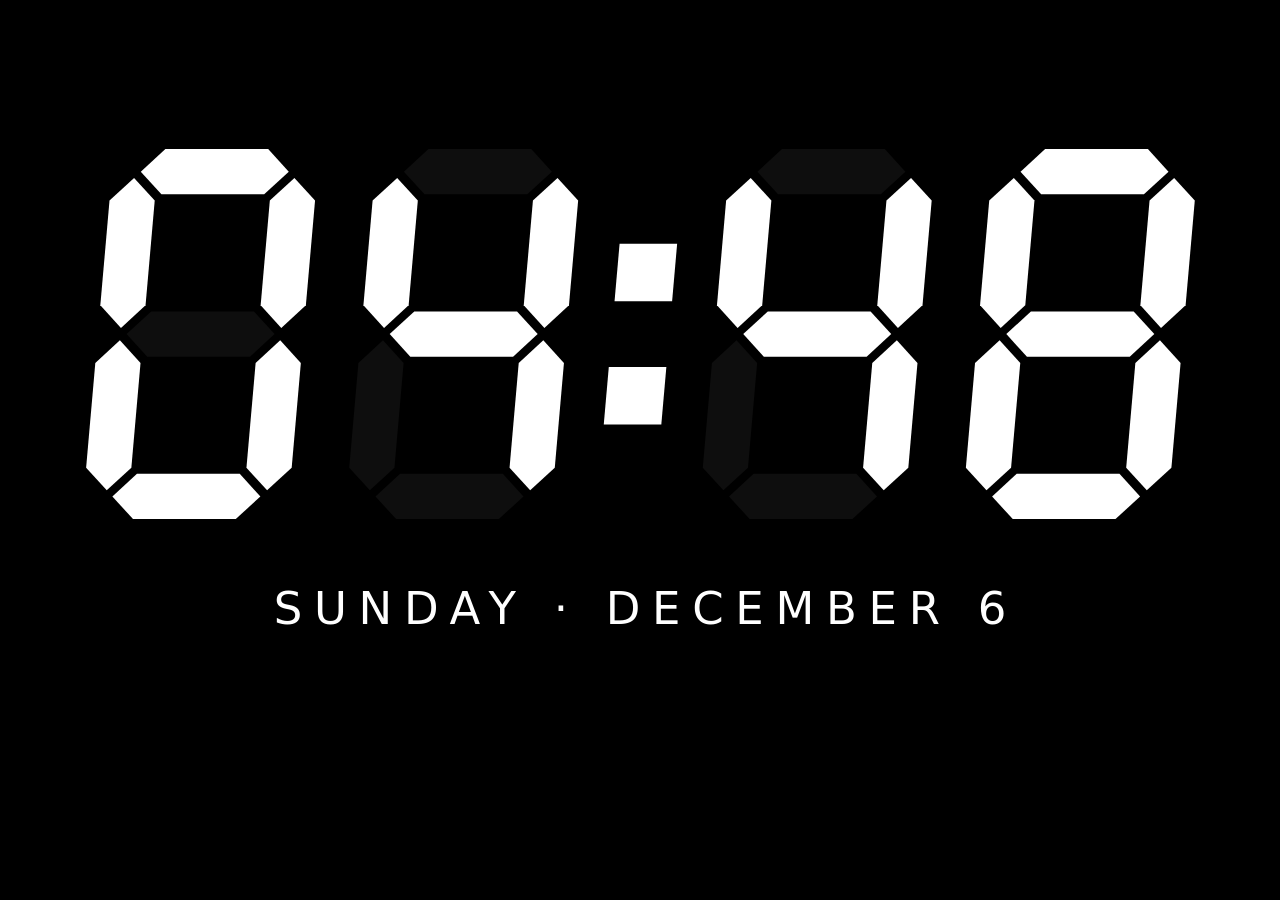
==== web/index.html @ f30b1a7d "Alarm page with the time; volume per alarm; Test turns into Stop The ringing page is now a page of i" ====
<!doctype html>
<html lang="en">
<head>
<meta charset="utf-8">
<meta name="viewport" content="width=device-width, initial-scale=1, viewport-fit=cover, user-scalable=no">
<meta name="theme-color" content="#000000">
<title>Wall Clock</title>
<link rel="icon" href="icon.svg" type="image/svg+xml">
<link rel="stylesheet" href="style.css">
</head>
<body>

<main id="view-clock" class="view">
  <div class="digits" id="clock-digits"></div>
  <div class="dateline" id="clock-date"></div>
  <div class="wxline" id="clock-wx"></div>
</main>

<main id="view-camera" class="view" hidden>
  <header class="head">
    <div class="digits" id="cam-digits"></div>
    <div class="dateline" id="cam-date"></div>
  </header>
  <div class="cams" id="cams"></div>
</main>

<main id="view-events" class="view" hidden>
  <header class="head">
    <div class="digits" id="ev-digits"></div>
    <div class="headtext">
      <div class="dateline" id="ev-date"></div>
      <div class="ev-title" id="ev-title"></div>
    </div>
  </header>
  <div class="ev-list" id="ev-list"></div>
  <div class="ev-empty" id="ev-empty" hidden>No camera alarms in the last 24 hours.</div>
</main>

<main id="view-weather" class="view" hidden>
  <header class="head">
    <div class="digits" id="wx-digits"></div>
    <div class="headtext">
      <div class="dateline" id="wx-date"></div>
      <div class="wx-place" id="wx-place"></div>
    </div>
  </header>
  <section class="wx-now" id="wx-now"></section>
  <section class="wx-strip" id="wx-hours"></section>
  <section class="wx-strip" id="wx-days"></section>
</main>

<main id="view-slides" class="view" hidden>
  <div class="ss-stage" id="ss-stage"></div>
  <div class="digits ss-clock" id="ss-digits"></div>
  <div class="ss-empty" id="ss-empty" hidden>No pictures yet. Put them in the slides folder on the PC and run sync-slides.bat.</div>
</main>

<main id="view-settings" class="view" hidden>
  <div class="settings">
    <div class="tabs" id="settings-tabs"></div>
    <form id="settings-form" onsubmit="return false"></form>
    <p class="settings-hint" id="settings-hint"></p>
    <p class="settings-hint" id="settings-light"></p>
    <p class="settings-hint" id="settings-remote"></p>
    <div class="settings-actions">
      <button type="button" id="settings-system">Android settings</button>
      <button type="button" id="settings-restart">Restart app</button>
      <button type="button" id="settings-stop" hidden>Stop alarm</button>
      <button type="button" id="settings-test">Test camera alarm</button>
      <button type="button" id="settings-save" class="primary">Save</button>
    </div>
  </div>
</main>

<nav id="nav" class="nav">
  <button type="button" data-view="clock">Clock</button>
  <button type="button" data-view="camera">Camera</button>
  <button type="button" data-view="events">Events</button>
  <button type="button" data-view="weather">Weather</button>
  <button type="button" data-view="slides">Slides</button>
  <button type="button" data-view="settings" aria-label="Settings">&#9881;</button>
</nav>

<div id="status" class="status" hidden></div>

<div id="wake" class="wake" hidden>
  <div class="digits" id="wake-digits"></div>
  <div class="wake-media" id="wake-media">
    <video id="wake-video" playsinline hidden></video>
    <img id="wake-img" alt="" hidden>
  </div>
  <div class="wake-label">Alarm</div>
  <div class="wake-actions">
    <button type="button" id="wake-snooze">Snooze 5 min</button>
    <button type="button" id="wake-stop" class="primary">Stop</button>
  </div>
</div>

<div id="shot" class="shot" hidden>
  <img id="shot-img" alt="">
  <button type="button" id="shot-prev" class="shot-step" aria-label="Previous picture">&#8249;</button>
  <button type="button" id="shot-next" class="shot-step" aria-label="Next picture">&#8250;</button>
  <div class="alarm-top">
    <span id="shot-caption"></span>
    <span id="shot-count"></span>
  </div>
  <button type="button" id="shot-close" class="alarm-cancel">Close</button>
</div>

<div id="alarm" class="alarm" hidden>
  <div class="alarm-wait" id="alarm-wait">Waiting for picture</div>
  <img id="alarm-img" alt="">
  <div id="alarm-live-box" class="alarm-live" hidden><canvas id="alarm-live"></canvas><span class="alarm-live-tag">Live</span></div>
  <div class="alarm-top">
    <span class="alarm-tag">Alarm</span>
    <span id="alarm-caption"></span>
    <span id="alarm-count"></span>
  </div>
  <button type="button" id="alarm-cancel" class="alarm-cancel">Cancel</button>
</div>

<script src="local.js"></script>
<script src="rtsp.js"></script>
<script src="app.js"></script>
</body>
</html>
---- web/style.css ----
/* Wall kiosk. Sized in viewport units so it fills any landscape tablet. */

:root {
  --day: #ffffff;        /* overridden from the settings */
  --fg: var(--day);
  --night: #8f5cff;      /* overridden from config.json */
  --night-dim: 0.45;     /* overridden from config.json */
  --dim: 1;
  --soft: 0.6;        /* secondary text */
  --alarm: #ff3b30;
  --rule: color-mix(in srgb, var(--fg) 20%, transparent);
  color-scheme: dark;
}

body.night {
  --fg: var(--night);
  --dim: var(--night-dim);
  --soft: 0.9;         /* already dimmed: keep labels readable */
}

* { box-sizing: border-box; margin: 0; }

html, body {
  height: 100%;
  background: #000;
  overflow: hidden;
  overscroll-behavior: none;
}

body {
  color: var(--fg);
  font-family: Roboto, system-ui, "Segoe UI", sans-serif;
  font-variant-numeric: tabular-nums;
  -webkit-user-select: none;
  user-select: none;
  -webkit-tap-highlight-color: transparent;
  touch-action: manipulation;
  transition: color 0.4s;
}

.emoji { font-family: "Noto Color Emoji", "Segoe UI Emoji", sans-serif; }
/* Colour emoji would glow at night: flatten them to the night tint. */
body.night .emoji { filter: grayscale(1) sepia(1) hue-rotate(205deg) saturate(3); }

/* --- views ------------------------------------------------------------- */
.view {
  position: fixed;
  inset: 0;
  display: flex;
  flex-direction: column;
  opacity: var(--dim);
  transition: opacity 0.4s;
}
.view[hidden] { display: none; }

/* --- seven-segment time ------------------------------------------------ */
.digits { aspect-ratio: 548 / 184; flex: none; }
.digits svg { display: block; width: 100%; height: 100%; }
.seg { fill: var(--fg); opacity: 0.055; transition: opacity 0.2s, fill 0.4s; }
.seg.on { opacity: 1; }
.seg.on.rest { opacity: 0.3; }          /* colon between its beats */
body.night .seg { opacity: 0; }         /* no ghost segments at night */
body.night .seg.on { opacity: 1; }
body.night .seg.on.rest { opacity: 0.3; }

/* --- clock view -------------------------------------------------------- */
#view-clock { align-items: center; justify-content: center; padding-bottom: 3vh; }
#clock-digits { width: min(88vw, 172vh); }
.digits.stacked { aspect-ratio: 248 / 390; }          /* hours over minutes (portrait) */
#clock-digits.stacked { width: min(84vw, 42vh); }

.dateline {
  margin-top: 6.5vh;
  font-size: 5vh;
  letter-spacing: 0.26em;
  text-indent: 0.26em;
  text-transform: uppercase;
  white-space: nowrap;
}

.wxline {
  margin-top: 3.4vh;
  min-height: 7vh;
  display: flex;
  align-items: center;
  gap: 2.6vw;
  font-size: 5.2vh;
  white-space: nowrap;
}
.wxline .emoji { font-size: 6vh; }
.wxline .temp { font-weight: 500; }
.wxline .range { opacity: var(--soft); letter-spacing: 0.06em; }

/* --- small time + date header (camera and weather views) ---------------- */
.head { display: flex; align-items: center; gap: 4vw; padding-bottom: 3vh; }
.head .digits { height: 14vh; }
.headtext { display: flex; flex-direction: column; gap: 1.4vh; min-width: 0; }
.head .dateline { margin: 0; font-size: 4.2vh; text-indent: 0; }

/* --- weather view ------------------------------------------------------ */
#view-weather { padding: 4vh 4vw 3vh; }
.wx-place, .ev-title { font-size: 2.4vh; letter-spacing: 0.2em; text-transform: uppercase; opacity: var(--soft); }

.wx-now {
  flex: 1;
  min-height: 0;
  display: flex;
  align-items: center;
  gap: 3vw;
  border-top: 1px solid var(--rule);
}
.wx-now .emoji { font-size: 15vh; line-height: 1; }
.wx-now .temp { font-size: 19vh; font-weight: 300; line-height: 1; letter-spacing: -0.03em; }
.wx-now .desc { font-size: 4.2vh; max-width: 24vw; line-height: 1.2; }
.wx-metrics {
  margin-left: auto;
  display: grid;
  grid-template-columns: repeat(3, auto);
  gap: 2.4vh 3.4vw;
}
.wx-metrics dt { font-size: 2.1vh; letter-spacing: 0.18em; text-transform: uppercase; opacity: var(--soft); }
.wx-metrics dd { font-size: 3.8vh; margin-top: 0.4vh; white-space: nowrap; }

.wx-strip {
  display: grid;
  grid-auto-flow: column;
  grid-auto-columns: 1fr;
  padding: 2.2vh 0;
  border-top: 1px solid var(--rule);
  text-align: center;
}
.wx-strip:last-child { padding-bottom: 0; }
.cell { display: flex; flex-direction: column; align-items: center; gap: 0.5vh; }
.cell .when { font-size: 2.2vh; letter-spacing: 0.18em; text-transform: uppercase; opacity: var(--soft); }
.cell .emoji { font-size: 4.8vh; line-height: 1.15; }
.cell .t { font-size: 3.4vh; white-space: nowrap; }
.cell .t small { font-size: 1em; opacity: var(--soft); }
.cell .p { font-size: 2.1vh; letter-spacing: 0.08em; opacity: var(--soft); min-height: 1.2em; }

/* --- camera view ------------------------------------------------------- */
#view-camera { opacity: 1; }              /* video is never dimmed */
#view-camera .head { padding: 4vh 4vw 0; opacity: var(--dim); }
#view-camera.single .head { display: none; }
.cams {
  flex: 1;
  min-height: 0;
  display: grid;
  grid-template-columns: 1fr 1fr;
  align-items: center;
  gap: 0.6vw;
  padding: 0.6vw;
  color: #fff;
  font-size: 3vh;
  letter-spacing: 0.2em;
  text-transform: uppercase;
}
.cam { position: relative; aspect-ratio: 16 / 9; background: #0c0c0c; overflow: hidden; }
.cam canvas { display: block; width: 100%; height: 100%; object-fit: fill; }   /* sub-stream pixels are not square */
.cam-note {
  position: absolute;
  inset: 0;
  display: grid;
  place-items: center;
  padding: 0 2vw;
  font-size: 2.4vh;
  text-align: center;
  opacity: 0.7;
  pointer-events: none;
}
.cam figcaption {
  position: absolute;
  left: 1.2vw;
  top: 1.6vh;
  font-size: 2.3vh;
  text-shadow: 0 0 0.6vh #000, 0 0 0.2vh #000;
}
.cams.single { grid-template-columns: 1fr; }
.cams.single .cam { display: none; }
.cams.single .cam.full { display: block; height: 100%; aspect-ratio: auto; }
.cams.single .cam.full canvas { object-fit: contain; }

/* --- view buttons ------------------------------------------------------ */
.nav {
  position: fixed;
  left: 50%;
  bottom: 3vh;
  z-index: 5;
  display: flex;
  padding: 0.8vh;
  border: 1px solid color-mix(in srgb, var(--fg) 45%, transparent);
  border-radius: 99vh;
  background: rgba(0, 0, 0, 0.86);
  opacity: 0;
  pointer-events: none;
  transform: translate(-50%, 40%);
  transition: opacity 0.25s, transform 0.25s;
}
.nav.show { opacity: 1; pointer-events: auto; transform: translate(-50%, 0); }
.nav button {
  font: inherit;
  font-size: 2.9vh;
  letter-spacing: 0.22em;
  text-indent: 0.22em;
  text-transform: uppercase;
  color: var(--fg);
  background: none;
  border: 0;
  border-radius: 99vh;
  padding: 2.4vh 2.5vw;
}
.nav button.active { background: var(--fg); color: #000; }

/* --- link / camera trouble -------------------------------------------- */
.status {
  position: fixed;
  top: 2vh;
  right: 2vw;
  z-index: 6;
  font-size: 2.1vh;
  letter-spacing: 0.18em;
  text-transform: uppercase;
  color: var(--alarm);
  opacity: var(--dim);
}
.status::before { content: "\25CF\00A0"; }

/* --- alarm: always full brightness, whatever the hour ------------------- */
.alarm { position: fixed; inset: 0; z-index: 10; background: #000; color: #fff; }
.alarm[hidden] { display: none; }
.alarm::after {
  content: "";
  position: absolute;
  inset: 0;
  border: 0.9vh solid var(--alarm);
  opacity: 0.55;
  pointer-events: none;
  animation: alarm-frame 1.2s ease-in-out 5;
}
@keyframes alarm-frame { 50% { opacity: 1; border-width: 1.8vh; } }

#alarm-img { position: absolute; inset: 0; width: 100%; height: 100%; object-fit: contain; }
#alarm-img[hidden] { display: none; }
/* upright tablet: pictures above, the alarmed camera live below */
.alarm-live { position: absolute; left: 0; right: 0; bottom: 0; height: 44%; background: #000; }
.alarm-live[hidden] { display: none; }
.alarm-live canvas { display: block; width: 100%; height: 100%; object-fit: contain; }
.alarm-live-tag {
  position: absolute;
  left: 4vw;
  top: 1.4vh;
  padding: 0.3vh 2vw;
  font-size: 3vw;
  letter-spacing: 0.2em;
  text-indent: 0.2em;
  text-transform: uppercase;
  background: var(--alarm);
}
.alarm.with-live #alarm-img { height: 56%; }
.alarm.with-live .alarm-wait { inset: 0 0 44% 0; }
.alarm.with-live .alarm-cancel { bottom: calc(44% + 2vh); }
.alarm-wait {
  position: absolute;
  inset: 0;
  display: grid;
  place-items: center;
  font-size: 4vh;
  letter-spacing: 0.24em;
  text-transform: uppercase;
  opacity: 0.6;
}
.alarm-top {
  position: absolute;
  inset: 0 0 auto 0;
  display: flex;
  align-items: center;
  gap: 1.8vw;
  padding: 3vh 3vw 6vh;
  font-size: 3.3vh;
  letter-spacing: 0.14em;
  text-transform: uppercase;
  background: linear-gradient(rgba(0, 0, 0, 0.85), transparent);
}
.alarm-tag { padding: 0.5vh 1.2vw; background: var(--alarm); font-weight: 700; }
#alarm-count, #shot-count { margin-left: auto; }
.alarm-cancel {
  position: absolute;
  right: 3vw;
  bottom: 4vh;
  font: inherit;
  font-size: 3.6vh;
  letter-spacing: 0.22em;
  text-indent: 0.22em;
  text-transform: uppercase;
  color: #fff;
  background: rgba(0, 0, 0, 0.74);
  border: 0.3vh solid #fff;
  border-radius: 99vh;
  padding: 2.6vh 4.2vw;
}

/* --- camera alarms of the last 24 hours: a list, and one picture full screen -- */
#view-events { padding: 4vh 4vw 0; opacity: 1; }
.ev-list { flex: 1; min-height: 0; overflow-y: auto; padding-bottom: 16vh; scrollbar-width: none; }   /* room for the buttons */
.ev {
  display: grid;
  grid-template-columns: 21vw 1fr;
  gap: 3vw;
  align-items: center;
  padding: 2.4vh 0;
  border-top: 1px solid var(--rule);
}
.ev-time { font-size: 7.4vh; font-weight: 300; line-height: 1; }
.ev-cam { margin-top: 1.4vh; font-size: 2.8vh; letter-spacing: 0.2em; text-transform: uppercase; }
.ev-what { margin-top: 0.6vh; font-size: 2.1vh; letter-spacing: 0.14em; text-transform: uppercase; opacity: var(--soft); }
.ev-strip { display: flex; gap: 1vw; min-width: 0; overflow-x: auto; scrollbar-width: none; }
.ev-strip img { flex: none; height: 19vh; aspect-ratio: 16 / 9; object-fit: cover; background: #111; }
.ev-empty { position: absolute; inset: 0; display: grid; place-items: center; padding: 0 12vw; font-size: 3.4vh; text-align: center; opacity: 0.7; }
.ev-empty[hidden] { display: none; }

.shot { position: fixed; inset: 0; z-index: 9; background: #000; color: #fff; }
.shot[hidden] { display: none; }
#shot-img { position: absolute; inset: 0; width: 100%; height: 100%; object-fit: contain; }
.shot-step {   /* the left and right thirds of the picture step through the alarm */
  position: absolute;
  top: 0;
  bottom: 0;
  width: 32%;
  font: inherit;
  font-size: 14vh;
  font-weight: 200;
  color: #fff;
  background: none;
  border: 0;
  opacity: 0.75;
  text-shadow: 0 0 2vh #000;
}
.shot-step[hidden] { display: none; }
#shot-prev { left: 0; text-align: left; padding-left: 3vw; }
#shot-next { right: 0; text-align: right; padding-right: 3vw; }

/* --- settings: a plain form, never dimmed ----------------------------------- */
#view-settings { opacity: 1; color: #fff; overflow-y: auto; }
.settings { width: min(92vw, 150vh); margin: 0 auto; padding: 4vh 0 24vh; }
.settings fieldset { border: 0; border-top: 1px solid rgba(255, 255, 255, 0.2); padding: 2.4vh 0 1vh; }
.settings legend { padding-right: 1.4vw; font-size: 2.3vh; letter-spacing: 0.2em; text-transform: uppercase; opacity: 0.6; }
.settings fieldset { display: grid; grid-template-columns: repeat(2, minmax(0, 1fr)); gap: 1.8vh 4vw; }   /* columns may shrink below their inputs */
.field { display: flex; flex-direction: column; gap: 0.8vh; font-size: 2.3vh; }
.field span { opacity: 0.7; }
.field input, .field select {
  font: inherit;
  font-size: 3.2vh;
  color: #fff;
  background: #151515;
  border: 1px solid rgba(255, 255, 255, 0.28);
  border-radius: 0.8vh;
  padding: 1.3vh 1.2vw;
  min-width: 0;
}
.field input[type=color] { height: 7vh; padding: 0.5vh; }
.field input:focus, .field select:focus { outline: 0; border-color: #fff; }
.settings-actions { display: flex; justify-content: flex-end; gap: 2vw; margin-top: 4vh; }
.settings-actions button {
  font: inherit;
  font-size: 2.9vh;
  letter-spacing: 0.2em;
  text-indent: 0.2em;
  text-transform: uppercase;
  color: #fff;
  background: none;
  border: 1px solid rgba(255, 255, 255, 0.45);
  border-radius: 99vh;
  padding: 2.2vh 4vw;
}
.settings-actions .primary { background: #fff; color: #000; border-color: #fff; }

/* --- remote control: the same page in another device's browser ----------------
   Only the mode buttons (always shown) and the settings; fits a phone held upright. */
body.remote .nav {
  left: 0;
  right: 0;
  bottom: 0;
  justify-content: space-around;
  border-radius: 0;
  opacity: 1;
  pointer-events: auto;
  transform: none;
}
body.remote .nav button { font-size: min(2.9vh, 3.2vw); letter-spacing: 0.1em; text-indent: 0; padding: 2.2vh 1.5vw; }
body.remote .nav button[data-view="settings"], body.remote .status { display: none; }
body.remote .settings-actions { flex-wrap: wrap; }
@media (max-width: 700px) {
  body.remote .settings fieldset, body.remote .settings fieldset.three { grid-template-columns: 1fr; }
}

/* settings tabs */
.tabs { display: flex; flex-wrap: wrap; gap: 1vw; margin-bottom: 1vh; }
.tabs button {
  font: inherit;
  font-size: 2.5vh;
  letter-spacing: 0.16em;
  text-transform: uppercase;
  color: #fff;
  background: none;
  border: 1px solid rgba(255, 255, 255, 0.3);
  border-radius: 99vh;
  padding: 1.6vh 2.4vw;
}
.tabs button.active { background: #fff; color: #000; border-color: #fff; }
.settings fieldset[hidden] { display: none; }
.settings fieldset.three { grid-template-columns: repeat(3, minmax(0, 1fr)); }
.field .field-action {   /* a button beside a field (Test) */
  margin-left: auto;
  font: inherit;
  font-size: 2.2vh;
  letter-spacing: 0.16em;
  text-transform: uppercase;
  color: #fff;
  background: none;
  border: 1px solid rgba(255, 255, 255, 0.45);
  border-radius: 99vh;
  padding: 1vh 1.8vw;
}
.field-rule { grid-column: 1 / -1; margin-top: 1.4vh; border-top: 1px solid rgba(255, 255, 255, 0.2); }   /* between the alarms */
.field.wide { grid-column: 1 / -1; }
.settings fieldset.three .field.check { align-self: end; padding-bottom: 1vh; }   /* level with the inputs beside it */
.field.check { flex-direction: row; align-items: center; gap: 1.4vw; font-size: 2.8vh; }
.field.check input { order: -1; width: 4.4vh; height: 4.4vh; padding: 0; accent-color: #fff; }
.settings-hint { margin-top: 2vh; font-size: 2.4vh; opacity: 0.6; }
.settings-hint[hidden] { display: none; }
.settings-hint:empty { display: none; }
.settings-actions button[hidden] { display: none; }

/* --- slideshow: two layers taking turns, a blurred copy fills the bars ------- */
#view-slides { background: #000; opacity: 1; }   /* pictures are never dimmed at night */
.ss-stage { position: absolute; inset: 0; overflow: hidden; }
.ss-slide { position: absolute; inset: 0; opacity: 0; overflow: hidden; }
.ss-backdrop {
  position: absolute;
  inset: -10%;
  background: center / cover no-repeat;
  filter: blur(40px) saturate(1.3) brightness(0.42);
  transform: scale(1.08);
}
.ss-img { position: absolute; inset: 0; width: 100%; height: 100%; object-fit: contain; will-change: transform; }
.ss-clock { position: absolute; right: 3vw; bottom: 4vh; z-index: 3; height: 10vh; filter: drop-shadow(0 0 1.2vh #000); }
.ss-clock[hidden] { display: none; }
.ss-clock .seg { opacity: 0; }
.ss-clock .seg.on { opacity: 1; }
.ss-empty { position: absolute; inset: 0; display: grid; place-items: center; padding: 0 12vw; font-size: 3.4vh; text-align: center; opacity: 0.7; }
.ss-empty[hidden] { display: none; }

/* --- alarm clock ringing ----------------------------------------------------- */
.wake {   /* the alarm clock ringing: a page of its own, with the time */
  position: fixed;
  inset: 0;
  z-index: 9;
  display: flex;
  flex-direction: column;
  align-items: center;
  gap: 4vh;
  padding: 6vh 5vw 7vh;
  color: #fff;
  background: #000;
}
.wake[hidden] { display: none; }
.wake::after {   /* the pulsing frame, over whatever is shown */
  content: "";
  position: absolute;
  inset: 0;
  z-index: 2;
  box-shadow: inset 0 0 0 1.2vh #fff;
  pointer-events: none;
  animation: wake-pulse 1.25s ease-in-out infinite alternate;
}
@keyframes wake-pulse { to { box-shadow: inset 0 0 0 0.4vh #fff; } }
.wake > * { position: relative; z-index: 1; }
#wake-digits { width: min(72vw, 150vh); margin: auto 0; filter: drop-shadow(0 0 0.5vh #000) drop-shadow(0 0 2.4vh rgba(0, 0, 0, 0.8)); }
/* what the alarm plays or shows, behind the time and the buttons; a picture fills the page */
.wake .wake-media { position: absolute; inset: 0; z-index: 0; }
.wake-media > * { position: absolute; inset: 0; width: 100%; height: 100%; border: 0; object-fit: contain; background: #000; }
.wake-media > [hidden] { display: none; }
#wake-img { object-fit: cover; }
.wake.with-picture .wake-media::after {   /* keeps the time and the buttons readable on a light picture */
  content: "";
  position: absolute;
  inset: 0;
  background: linear-gradient(rgba(0, 0, 0, 0.45), rgba(0, 0, 0, 0.3) 50%, rgba(0, 0, 0, 0.65));
}
/* a video takes the page: the time moves to the corner, the buttons stay at the bottom */
.wake.with-video #wake-digits { width: auto; height: 13vh; margin: 0 auto 0 0; }
.wake.with-video .wake-label { margin-top: auto; }
.wake-label { text-shadow: 0 0 1.4vh #000; }
.wake-label { font-size: 5vh; letter-spacing: 0.4em; text-indent: 0.4em; text-transform: uppercase; }
.wake-actions { display: flex; gap: 4vw; }
.wake-actions button {
  font: inherit;
  font-size: 4vh;
  letter-spacing: 0.2em;
  text-indent: 0.2em;
  text-transform: uppercase;
  color: #fff;
  background: rgba(0, 0, 0, 0.8);
  border: 0.3vh solid #fff;
  border-radius: 99vh;
  padding: 3vh 6vw;
}
.wake-actions .primary { background: #fff; color: #000; }

/* --- portrait (the tablet upright): the same pages, restacked ------------------
   Sizes switch from height-based to width-based, since the width is now the short side. */
@media (orientation: portrait) {
  .dateline { font-size: 4.4vw; margin-top: 4vh; }
  .wxline { font-size: 5vw; flex-wrap: wrap; justify-content: center; gap: 1vh 4vw; }
  .wxline .emoji { font-size: 6vw; }

  .head { flex-direction: column; align-items: flex-start; gap: 1.6vh; padding-bottom: 2vh; }
  .head .digits { height: 9vh; }
  .head .dateline { font-size: 4.2vw; }
  .wx-place, .ev-title { font-size: 2.6vw; }

  .wx-now { flex-wrap: wrap; align-content: center; gap: 1vh 4vw; padding: 2vh 0; }
  .wx-now .emoji { font-size: 9vh; }
  .wx-now .temp { font-size: 12vh; }
  .wx-now .desc { font-size: 5vw; max-width: none; }
  .wx-metrics { margin-left: 0; width: 100%; gap: 1.6vh 4vw; }
  .wx-metrics dt { font-size: 2.4vw; }
  .wx-metrics dd { font-size: 4.4vw; }
  .cell .when { font-size: 2.5vw; letter-spacing: 0.08em; }
  .cell .emoji { font-size: 6.5vw; }
  .cell .t { font-size: 3.6vw; }
  .cell .p { font-size: 2.4vw; }

  #view-camera .head { padding: 3vh 4vw 0; }
  .cams { grid-template-columns: 1fr; align-content: center; }   /* cameras one above the other */

  .nav button { font-size: 2.7vw; letter-spacing: 0.12em; text-indent: 0.12em; padding: 1.6vh 1.8vw; }
  .status { font-size: 2.6vw; }

  .alarm-top { flex-wrap: wrap; font-size: 3.4vw; padding: 2vh 4vw 4vh; }
  .alarm-cancel { font-size: 4.4vw; padding: 2vh 6vw; }
  #wake-digits { width: 84vw; }
  /* upright, a video sits across the middle: the time above it, the buttons below with room between */
  .wake.with-video #wake-digits { width: 70vw; height: auto; margin: 2vh 0 0; }
  .wake.with-video .wake-media { position: relative; inset: auto; flex: 1; align-self: stretch; min-height: 0; margin: 0 -5vw 3vh; }
  .wake.with-video .wake-label { margin-top: 0; }
  .wake-label { font-size: 6vw; }
  .wake-actions { flex-direction: column; align-items: stretch; gap: 2vh; }
  .wake-actions button { font-size: 5vw; padding: 2.2vh 8vw; }

  .settings { padding-top: 2vh; }
  .settings fieldset { grid-template-columns: 1fr; }
  .settings fieldset.three { grid-template-columns: repeat(3, minmax(0, 1fr)); gap: 1.4vh 2vw; }
  .tabs button { font-size: 3vw; padding: 1.2vh 3vw; }
  .field { font-size: 3vw; }
  .field input, .field select { font-size: 4.2vw; padding: 1vh 2vw; }
  .field.check { font-size: 3.6vw; }
  .field.check input { width: 6vw; height: 6vw; }
  .field .field-action { font-size: 2.6vw; padding: 0.8vh 2.6vw; }
  .settings-hint { font-size: 3vw; }
  .settings-actions { flex-wrap: wrap; }
  .settings-actions button { font-size: 3.4vw; padding: 1.6vh 5vw; }

  #view-events { padding: 3vh 4vw 0; }
  .ev { grid-template-columns: 1fr; gap: 1.4vh; padding: 1.8vh 0; }
  .ev-meta { display: flex; flex-wrap: wrap; align-items: baseline; gap: 0 3vw; }
  .ev-time { font-size: 8vw; }
  .ev-cam { margin: 0; font-size: 3.4vw; }
  .ev-what { margin: 0; font-size: 2.6vw; }
  .ev-strip { gap: 1.6vw; }
  .ev-strip img { height: 11vh; }
  .ev-empty { font-size: 4.4vw; }
  .shot-step { font-size: 16vw; }

  .ss-clock { height: 7vh; }
  .ss-empty { font-size: 4.4vw; }
}
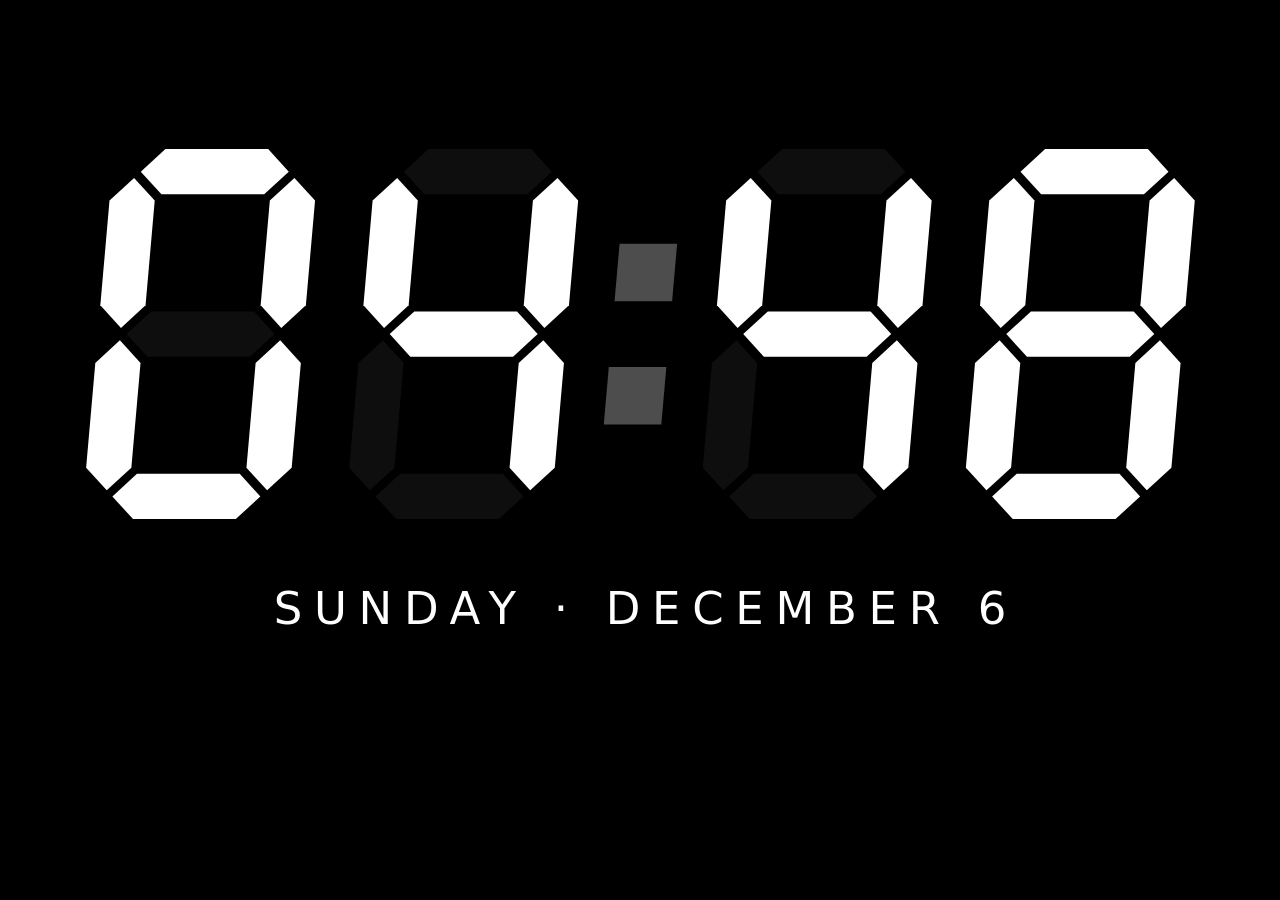
==== commit 75bef03a: "Self-restart, folding alarms, tablet state on the remote page, backup - The app restarts itself when" ====
--- a/web/index.html
+++ b/web/index.html
@@ -57,14 +57,19 @@
 
 <main id="view-settings" class="view" hidden>
   <div class="settings">
+    <p class="remote-state" id="remote-state"></p>
     <div class="tabs" id="settings-tabs"></div>
     <form id="settings-form" onsubmit="return false"></form>
     <p class="settings-hint" id="settings-hint"></p>
     <p class="settings-hint" id="settings-light"></p>
     <p class="settings-hint" id="settings-remote"></p>
+    <p class="settings-hint" id="settings-build"></p>
     <div class="settings-actions">
       <button type="button" id="settings-system">Android settings</button>
       <button type="button" id="settings-restart">Restart app</button>
+      <button type="button" id="settings-backup" hidden>Backup to file</button>
+      <button type="button" id="settings-restore" hidden>Restore from file</button>
+      <input type="file" id="settings-file" accept=".json,application/json" hidden>
       <button type="button" id="settings-stop" hidden>Stop alarm</button>
       <button type="button" id="settings-test">Test camera alarm</button>
       <button type="button" id="settings-save" class="primary">Save</button>
--- a/web/style.css
+++ b/web/style.css
@@ -344,7 +344,7 @@
 .settings fieldset { border: 0; border-top: 1px solid rgba(255, 255, 255, 0.2); padding: 2.4vh 0 1vh; }
 .settings legend { padding-right: 1.4vw; font-size: 2.3vh; letter-spacing: 0.2em; text-transform: uppercase; opacity: 0.6; }
 .settings fieldset { display: grid; grid-template-columns: repeat(2, minmax(0, 1fr)); gap: 1.8vh 4vw; }   /* columns may shrink below their inputs */
-.field { display: flex; flex-direction: column; gap: 0.8vh; font-size: 2.3vh; }
+.field { display: flex; flex-direction: column; justify-content: flex-end; gap: 0.8vh; font-size: 2.3vh; }   /* inputs level even when a label wraps */
 .field span { opacity: 0.7; }
 .field input, .field select {
   font: inherit;
@@ -374,7 +374,9 @@
 .settings-actions .primary { background: #fff; color: #000; border-color: #fff; }
 
 /* --- remote control: the same page in another device's browser ----------------
-   Only the mode buttons (always shown) and the settings; fits a phone held upright. */
+   Only the mode buttons (always shown) and the settings. Unlike the kiosk, whose
+   sizes follow the screen, this is an ordinary web page with fixed sizes, so the
+   browser's own zoom (Ctrl + and -) works. */
 body.remote .nav {
   left: 0;
   right: 0;
@@ -385,11 +387,32 @@
   pointer-events: auto;
   transform: none;
 }
-body.remote .nav button { font-size: min(2.9vh, 3.2vw); letter-spacing: 0.1em; text-indent: 0; padding: 2.2vh 1.5vw; }
+body.remote .nav { padding: 0.3rem; }
+body.remote .nav button { font-size: 0.9rem; letter-spacing: 0.1em; text-indent: 0; padding: 0.75rem 1rem; }
+body.remote .settings { width: min(100% - 2rem, 62rem); padding: 1.25rem 0 6.5rem; }
+body.remote .settings fieldset { padding: 1rem 0 0.5rem; gap: 0.9rem 1.5rem; }
+body.remote .field { gap: 0.3rem; font-size: 0.85rem; }
+body.remote .field input, body.remote .field select { font-size: 1rem; border-radius: 0.35rem; padding: 0.5rem 0.65rem; }
+body.remote .field input[type=color] { height: 2.5rem; padding: 0.2rem; }
+body.remote .field.check { gap: 0.6rem; font-size: 1rem; }
+body.remote .field.check input { width: 1.3rem; height: 1.3rem; padding: 0; }
+body.remote .settings fieldset.three .field.check { padding-bottom: 0.45rem; }
+body.remote .field .field-action { font-size: 0.75rem; padding: 0.35rem 0.9rem; }
+body.remote .field-group { gap: 1rem; font-size: 1rem; padding: 0.9rem 0 0.3rem; }
+body.remote .field-group:first-child { padding-top: 0; }
+body.remote .remote-state { display: block; margin-bottom: 0.9rem; font-size: 0.9rem; opacity: 0.85; }
+body.remote .remote-state::before { content: "\25CF\00A0"; color: #5fd38d; }
+body.remote .remote-state.lost::before { color: var(--alarm); }
+body.remote .tabs { gap: 0.5rem; margin-bottom: 0.5rem; }
+body.remote .tabs button { font-size: 0.85rem; padding: 0.55rem 1.1rem; }
+body.remote .settings-hint { margin-top: 0.9rem; font-size: 0.9rem; }
+body.remote .settings-actions { gap: 0.75rem; margin-top: 1.5rem; }
+body.remote .settings-actions button { font-size: 0.9rem; padding: 0.7rem 1.5rem; }
 body.remote .nav button[data-view="settings"], body.remote .status { display: none; }
 body.remote .settings-actions { flex-wrap: wrap; }
 @media (max-width: 700px) {
   body.remote .settings fieldset, body.remote .settings fieldset.three { grid-template-columns: 1fr; }
+  body.remote .nav button { font-size: 0.75rem; letter-spacing: 0.04em; padding: 0.75rem 0.4rem; }
 }
 
 /* settings tabs */
@@ -420,8 +443,28 @@
   border-radius: 99vh;
   padding: 1vh 1.8vw;
 }
-.field-rule { grid-column: 1 / -1; margin-top: 1.4vh; border-top: 1px solid rgba(255, 255, 255, 0.2); }   /* between the alarms */
-.field.wide { grid-column: 1 / -1; }
+/* a group of fields that folds away (one alarm); its heading sums it up */
+.field-group {
+  grid-column: 1 / -1;
+  display: flex;
+  align-items: baseline;
+  gap: 2vw;
+  font: inherit;
+  font-size: 3vh;
+  text-align: left;
+  color: #fff;
+  background: none;
+  border: 0;
+  border-top: 1px solid rgba(255, 255, 255, 0.2);
+  padding: 2.2vh 0 0.6vh;
+}
+.field-group:first-child { border-top: 0; padding-top: 0; }
+.field-group b { font-weight: 500; letter-spacing: 0.14em; text-transform: uppercase; }
+.field-group span { opacity: 0.6; }
+.field-group::after { content: "\25B8"; margin-left: auto; opacity: 0.6; }
+.field-group.open::after { content: "\25BE"; }
+.field[hidden] { display: none; }
+.remote-state { display: none; }   /* what the tablet is doing: on the remote page only */
 .settings fieldset.three .field.check { align-self: end; padding-bottom: 1vh; }   /* level with the inputs beside it */
 .field.check { flex-direction: row; align-items: center; gap: 1.4vw; font-size: 2.8vh; }
 .field.check input { order: -1; width: 4.4vh; height: 4.4vh; padding: 0; accent-color: #fff; }
@@ -557,6 +600,7 @@
   .field.check input { width: 6vw; height: 6vw; }
   .field .field-action { font-size: 2.6vw; padding: 0.8vh 2.6vw; }
   .settings-hint { font-size: 3vw; }
+  .field-group { font-size: 3.6vw; gap: 3vw; }
   .settings-actions { flex-wrap: wrap; }
   .settings-actions button { font-size: 3.4vw; padding: 1.6vh 5vw; }
 
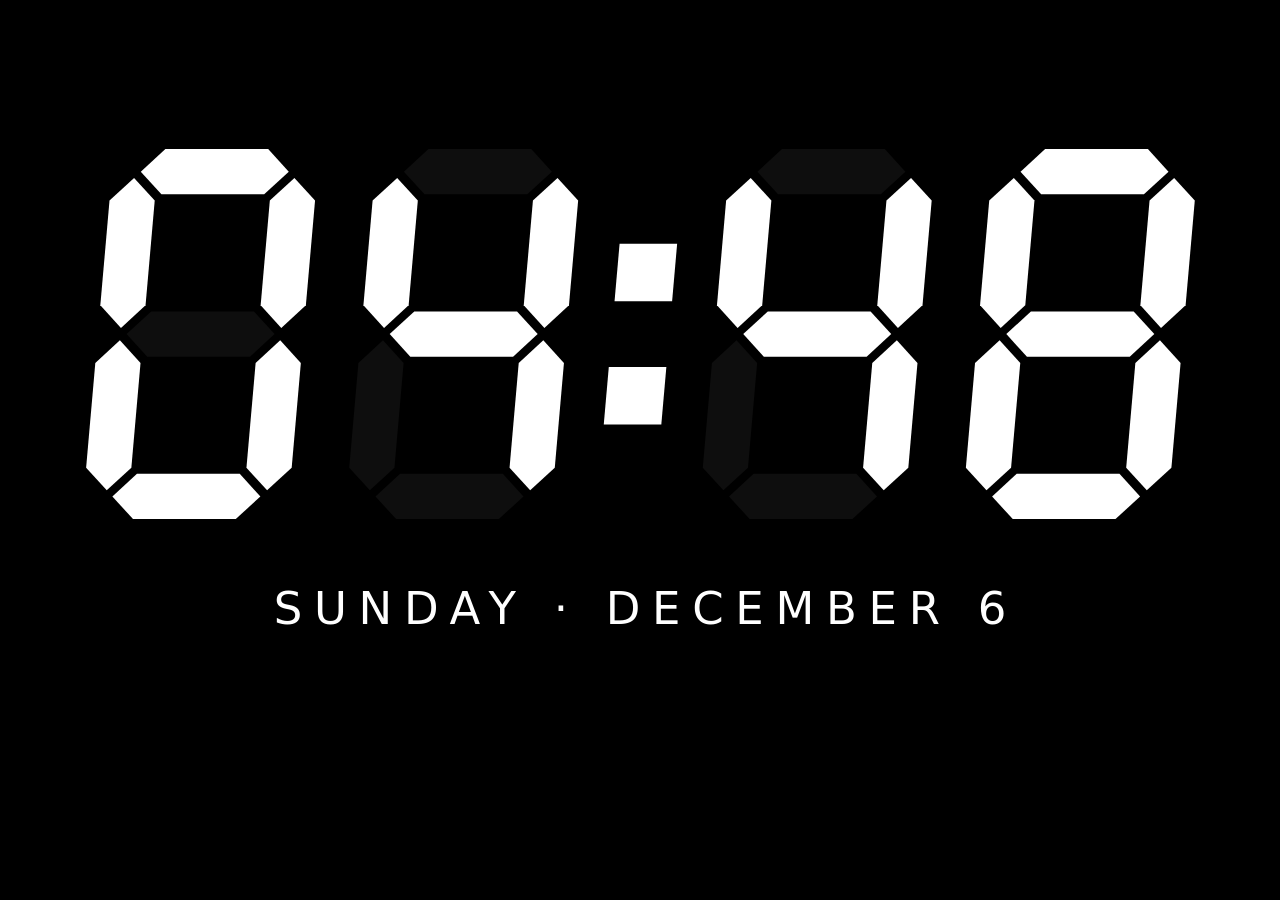
==== commit 6141974c: "Remote control as a handset, with users; alarms from the cameras' own pictures Remote control - The " ====
--- a/web/index.html
+++ b/web/index.html
@@ -49,6 +49,24 @@
   <section class="wx-strip" id="wx-days"></section>
 </main>
 
+<main id="view-news" class="view" hidden>
+  <header class="head">
+    <div class="digits" id="news-digits"></div>
+    <div class="headtext">
+      <div class="dateline" id="news-date"></div>
+      <div class="paper-line"><span class="paper-name">The Wall Paper</span><span class="ev-title" id="news-note"></span></div>
+    </div>
+  </header>
+  <div class="paper" id="paper">
+    <section class="paper-money" id="paper-money">
+      <h2>Money and fuel</h2>
+      <div class="paper-cards" id="paper-cards"></div>
+      <p class="paper-foot" id="paper-foot"></p>
+    </section>
+    <div class="paper-read" id="paper-read"></div>
+  </div>
+</main>
+
 <main id="view-slides" class="view" hidden>
   <div class="ss-stage" id="ss-stage"></div>
   <div class="digits ss-clock" id="ss-digits"></div>
@@ -65,6 +83,7 @@
     <p class="settings-hint" id="settings-remote"></p>
     <p class="settings-hint" id="settings-build"></p>
     <div class="settings-actions">
+      <button type="button" id="settings-home" hidden>&#8249; Remote control</button>
       <button type="button" id="settings-system">Android settings</button>
       <button type="button" id="settings-restart">Restart app</button>
       <button type="button" id="settings-backup" hidden>Backup to file</button>
@@ -82,6 +101,7 @@
   <button type="button" data-view="camera">Camera</button>
   <button type="button" data-view="events">Events</button>
   <button type="button" data-view="weather">Weather</button>
+  <button type="button" data-view="news">News</button>
   <button type="button" data-view="slides">Slides</button>
   <button type="button" data-view="settings" aria-label="Settings">&#9881;</button>
 </nav>
@@ -101,6 +121,16 @@
   </div>
 </div>
 
+<div id="chart" class="chart" hidden>
+  <div class="chart-top"><span id="chart-name"></span><span id="chart-value"></span></div>
+  <div class="chart-body">
+    <div class="chart-scale"><span id="chart-high"></span><span id="chart-low"></span></div>
+    <div class="chart-box" id="chart-box"></div>
+  </div>
+  <div class="chart-dates"><span id="chart-from"></span><span id="chart-to"></span></div>
+  <button type="button" id="chart-close" class="alarm-cancel">Close</button>
+</div>
+
 <div id="shot" class="shot" hidden>
   <img id="shot-img" alt="">
   <button type="button" id="shot-prev" class="shot-step" aria-label="Previous picture">&#8249;</button>
@@ -113,7 +143,7 @@
 </div>
 
 <div id="alarm" class="alarm" hidden>
-  <div class="alarm-wait" id="alarm-wait">Waiting for picture</div>
+  <div class="alarm-wait" id="alarm-wait">Waiting for the camera's pictures</div>
   <img id="alarm-img" alt="">
   <div id="alarm-live-box" class="alarm-live" hidden><canvas id="alarm-live"></canvas><span class="alarm-live-tag">Live</span></div>
   <div class="alarm-top">
--- a/web/style.css
+++ b/web/style.css
@@ -240,8 +240,8 @@
 
 #alarm-img { position: absolute; inset: 0; width: 100%; height: 100%; object-fit: contain; }
 #alarm-img[hidden] { display: none; }
-/* upright tablet: pictures above, the alarmed camera live below */
-.alarm-live { position: absolute; left: 0; right: 0; bottom: 0; height: 44%; background: #000; }
+/* the alarmed camera live on the left, the pictures it took on the right; upright, pictures above and live below */
+.alarm-live { position: absolute; left: 0; top: 0; bottom: 0; width: 50%; background: #000; }
 .alarm-live[hidden] { display: none; }
 .alarm-live canvas { display: block; width: 100%; height: 100%; object-fit: contain; }
 .alarm-live-tag {
@@ -255,9 +255,8 @@
   text-transform: uppercase;
   background: var(--alarm);
 }
-.alarm.with-live #alarm-img { height: 56%; }
-.alarm.with-live .alarm-wait { inset: 0 0 44% 0; }
-.alarm.with-live .alarm-cancel { bottom: calc(44% + 2vh); }
+.alarm.with-live #alarm-img { left: 50%; width: 50%; }
+.alarm.with-live .alarm-wait { inset: 0 0 0 50%; }
 .alarm-wait {
   position: absolute;
   inset: 0;
@@ -297,6 +296,91 @@
   border-radius: 99vh;
   padding: 2.6vh 4.2vw;
 }
+
+/* --- newspaper: money and fuel in small charts, the day in history, headlines ---
+   Read up close, so it is set like a paper: a masthead, rules, serif for the prose. */
+#view-news { padding: 4vh 4vw 0; overflow-y: auto; scrollbar-width: none; }
+.paper-line { display: flex; align-items: baseline; gap: 2vw; }
+.paper-name { font-family: "Noto Serif", Georgia, serif; font-style: italic; font-size: 4.4vh; white-space: nowrap; }
+.paper {
+  display: grid;
+  grid-template-columns: 44fr 56fr;
+  padding: 1.6vh 0 1.4vh;
+  border-top: 0.7vh double color-mix(in srgb, var(--fg) 55%, transparent);
+}
+.paper h2 { margin-bottom: 1.3vh; font-size: 1.9vh; font-weight: 500; letter-spacing: 0.3em; text-transform: uppercase; opacity: var(--soft); }
+.paper-money { min-width: 0; padding-right: 2.6vw; }
+.paper-money[hidden] { display: none; }
+/* the reading: blocks flowing down two columns, as many as are switched on */
+.paper-read { min-width: 0; padding-left: 2.6vw; border-left: 1px solid var(--rule); columns: 2; column-gap: 2.6vw; column-rule: 1px solid var(--rule); }
+.paper-read.single { columns: 1; }
+.paper.only-money, .paper.only-read { grid-template-columns: 1fr; }
+.paper.only-read .paper-read { padding-left: 0; border-left: 0; columns: 3; }
+.paper-block { break-inside: avoid; margin-bottom: 2.6vh; }
+.paper-block p { font-family: "Noto Serif", Georgia, serif; font-size: 2.35vh; line-height: 1.34; }
+.paper-block p + p { margin-top: 0.7vh; }
+.paper-block .paper-credit { font-family: Roboto, system-ui, sans-serif; font-size: 1.7vh; letter-spacing: 0.06em; opacity: var(--soft); }
+.paper-picture img { display: block; width: 100%; max-height: 30vh; margin-bottom: 1vh; object-fit: contain; background: #000; }
+.paper-picture p:not(.paper-credit) { display: -webkit-box; -webkit-box-orient: vertical; -webkit-line-clamp: 3; overflow: hidden; }
+.paper-feast { font-weight: 700; }
+.paper-joke p:not(.paper-credit) { white-space: pre-line; }
+.paper-cards { display: grid; grid-template-columns: repeat(auto-fill, minmax(11.8vw, 1fr)); gap: 1vh 1vw; }
+.card {
+  display: grid;
+  grid-template-areas: "name" "value" "move" "line";
+  grid-template-columns: minmax(0, 1fr);
+  gap: 0.2vh;
+  min-width: 0;
+  padding: 0.9vh 0.9vw 0.7vh;
+  font: inherit;
+  text-align: left;
+  color: inherit;
+  background: none;
+  border: 1px solid var(--rule);
+  border-radius: 0.6vh;
+}
+.card-name { grid-area: name; font-size: 1.7vh; letter-spacing: 0.12em; text-transform: uppercase; opacity: var(--soft); white-space: nowrap; overflow: hidden; text-overflow: ellipsis; }
+.card-value { grid-area: value; font-size: 3.5vh; font-weight: 300; white-space: nowrap; }
+.card-move { grid-area: move; min-height: 2.1vh; font-size: 1.7vh; white-space: nowrap; overflow: hidden; text-overflow: ellipsis; }
+.card-note { grid-area: line; align-self: center; font-size: 1.9vh; opacity: var(--soft); }
+.card svg { grid-area: line; display: block; width: 100%; height: 4.2vh; margin-top: 0.3vh; overflow: visible; }   /* four rows of cards fit the screen */
+.card path, .chart path { fill: none; stroke: currentColor; stroke-width: 1.6; stroke-linejoin: round; vector-effect: non-scaling-stroke; }
+.up { color: #5fd38d; }
+.down { color: #ff7a6b; }
+body.night .up, body.night .down { color: inherit; }   /* no bright colours at night */
+.paper-foot { margin-top: 1.2vh; font-size: 2vh; letter-spacing: 0.06em; opacity: var(--soft); }
+.paper-read ol { padding: 0; list-style: none; font-family: "Noto Serif", Georgia, serif; }
+.paper-read li {
+  display: -webkit-box;
+  -webkit-box-orient: vertical;
+  -webkit-line-clamp: 2;
+  overflow: hidden;
+  margin-bottom: 1.2vh;
+  font-size: 2.35vh;
+  line-height: 1.34;
+}
+.paper-past b { margin-right: 0.8vw; font-family: Roboto, system-ui, sans-serif; font-weight: 700; }
+.paper-news i { font-size: 0.86em; opacity: var(--soft); white-space: nowrap; }
+
+.chart {   /* one chart large, with its range */
+  position: fixed;
+  inset: 0;
+  z-index: 9;
+  display: flex;
+  flex-direction: column;
+  gap: 2vh;
+  padding: 6vh 5vw 20vh;
+  color: var(--fg);
+  background: #000;
+}
+.chart[hidden] { display: none; }
+.chart-top { display: flex; align-items: baseline; gap: 3vw; font-size: 3.2vh; letter-spacing: 0.16em; text-transform: uppercase; }
+#chart-value { margin-left: auto; font-size: 6vh; font-weight: 300; letter-spacing: 0; }
+.chart-body { flex: 1; min-height: 0; display: flex; gap: 1.6vw; }
+.chart-scale { display: flex; flex-direction: column; justify-content: space-between; font-size: 2.4vh; opacity: var(--soft); text-align: right; }
+.chart-box { flex: 1; min-width: 0; border-left: 1px solid var(--rule); border-bottom: 1px solid var(--rule); }
+.chart-box svg { display: block; width: 100%; height: 100%; }
+.chart-dates { display: flex; justify-content: space-between; padding-left: 8vw; font-size: 2.4vh; opacity: var(--soft); }
 
 /* --- camera alarms of the last 24 hours: a list, and one picture full screen -- */
 #view-events { padding: 4vh 4vw 0; opacity: 1; }
@@ -339,7 +423,7 @@
 #shot-next { right: 0; text-align: right; padding-right: 3vw; }
 
 /* --- settings: a plain form, never dimmed ----------------------------------- */
-#view-settings { opacity: 1; color: #fff; overflow-y: auto; }
+#view-settings { opacity: 1; color: #fff; background: #000; overflow-y: auto; }   /* a page of its own: nothing shows through */
 .settings { width: min(92vw, 150vh); margin: 0 auto; padding: 4vh 0 24vh; }
 .settings fieldset { border: 0; border-top: 1px solid rgba(255, 255, 255, 0.2); padding: 2.4vh 0 1vh; }
 .settings legend { padding-right: 1.4vw; font-size: 2.3vh; letter-spacing: 0.2em; text-transform: uppercase; opacity: 0.6; }
@@ -466,7 +550,7 @@
 .field[hidden] { display: none; }
 .remote-state { display: none; }   /* what the tablet is doing: on the remote page only */
 .settings fieldset.three .field.check { align-self: end; padding-bottom: 1vh; }   /* level with the inputs beside it */
-.field.check { flex-direction: row; align-items: center; gap: 1.4vw; font-size: 2.8vh; }
+.field.check { flex-direction: row; justify-content: flex-start; align-items: center; gap: 1.4vw; font-size: 2.8vh; }
 .field.check input { order: -1; width: 4.4vh; height: 4.4vh; padding: 0; accent-color: #fff; }
 .settings-hint { margin-top: 2vh; font-size: 2.4vh; opacity: 0.6; }
 .settings-hint[hidden] { display: none; }
@@ -576,9 +660,13 @@
   #view-camera .head { padding: 3vh 4vw 0; }
   .cams { grid-template-columns: 1fr; align-content: center; }   /* cameras one above the other */
 
-  .nav button { font-size: 2.7vw; letter-spacing: 0.12em; text-indent: 0.12em; padding: 1.6vh 1.8vw; }
+  .nav button { font-size: 2.6vw; letter-spacing: 0.1em; text-indent: 0.1em; padding: 1.6vh 1.3vw; }
   .status { font-size: 2.6vw; }
 
+  .alarm-live { top: auto; width: auto; right: 0; height: 44%; }
+  .alarm.with-live #alarm-img { left: 0; width: 100%; height: 56%; }
+  .alarm.with-live .alarm-wait { inset: 0 0 44% 0; }
+  .alarm.with-live .alarm-cancel { bottom: calc(44% + 2vh); }
   .alarm-top { flex-wrap: wrap; font-size: 3.4vw; padding: 2vh 4vw 4vh; }
   .alarm-cancel { font-size: 4.4vw; padding: 2vh 6vw; }
   #wake-digits { width: 84vw; }
@@ -604,6 +692,30 @@
   .settings-actions { flex-wrap: wrap; }
   .settings-actions button { font-size: 3.4vw; padding: 1.6vh 5vw; }
 
+  /* the paper upright: the charts first, three across, then the reading below */
+  #view-news { padding: 3vh 4vw 0; }
+  .paper-name { font-size: 4.6vw; }
+  .paper { grid-template-columns: 1fr; padding-bottom: 14vh; }
+  .paper h2 { font-size: 2.6vw; }
+  .paper-money { padding-right: 0; }
+  .paper-read, .paper.only-read .paper-read { margin-top: 2.2vh; padding: 2vh 0 0; border-left: 0; border-top: 1px solid var(--rule); columns: 1; }
+  .paper-block p { font-size: 3.5vw; }
+  .paper-block .paper-credit { font-size: 2.4vw; }
+  .paper-picture img { max-height: 36vh; }
+  .paper-cards { grid-template-columns: repeat(3, minmax(0, 1fr)); gap: 1vh 2vw; }
+  .card { padding: 1vh 1.8vw 0.8vh; }
+  .card-name { font-size: 2.3vw; }
+  .card-value { font-size: 4.6vw; }
+  .card-move { min-height: 2.8vw; font-size: 2.3vw; }
+  .card-note { font-size: 2.6vw; }
+  .card svg { height: 3.6vh; }
+  .paper-foot { font-size: 2.8vw; }
+  .paper-read li { font-size: 3.5vw; -webkit-line-clamp: 3; }
+  .chart-top { font-size: 3.6vw; }
+  #chart-value { font-size: 7vw; }
+  .chart-scale, .chart-dates { font-size: 2.8vw; }
+  .chart-dates { padding-left: 14vw; }
+
   #view-events { padding: 3vh 4vw 0; }
   .ev { grid-template-columns: 1fr; gap: 1.4vh; padding: 1.8vh 0; }
   .ev-meta { display: flex; flex-wrap: wrap; align-items: baseline; gap: 0 3vw; }
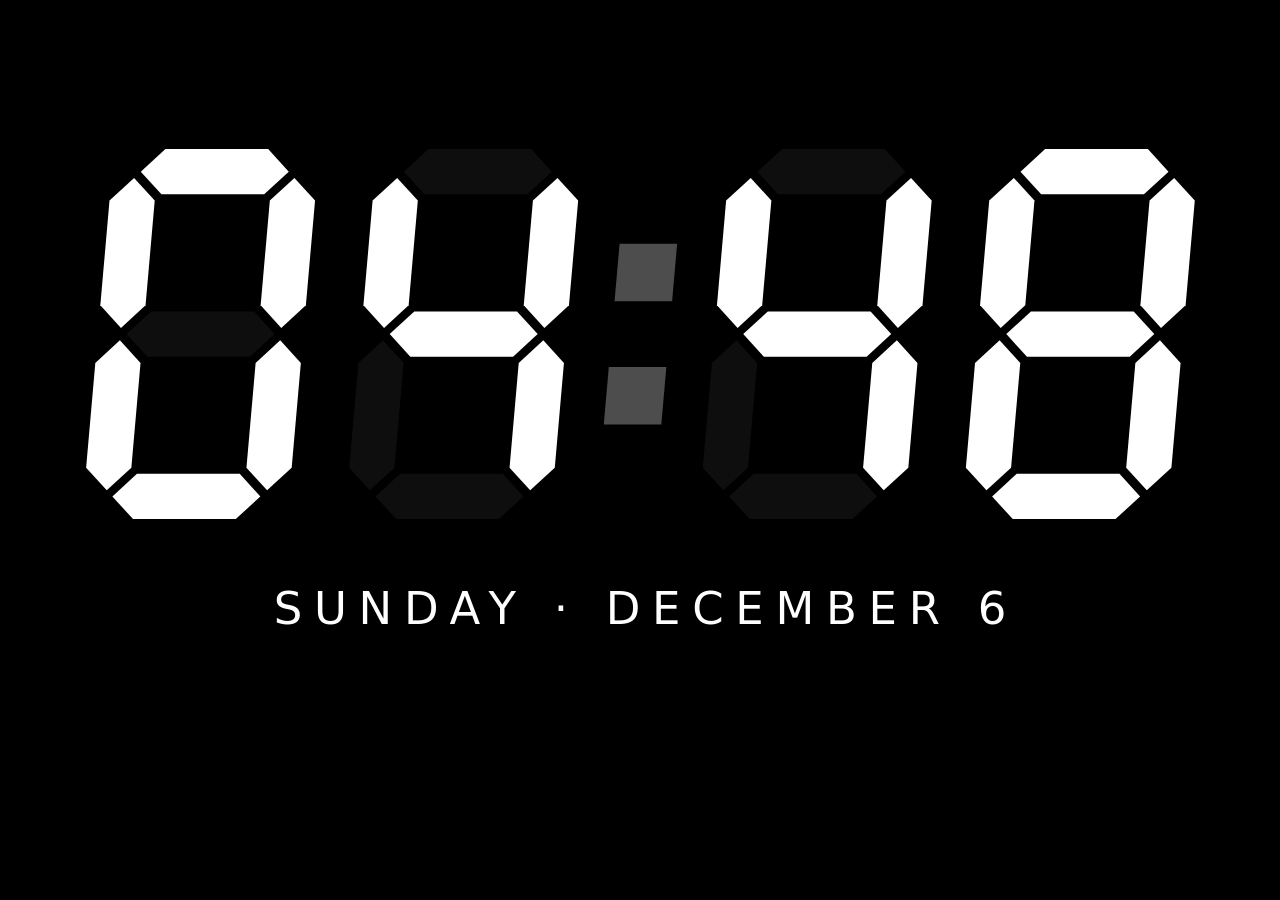
==== commit 68f60e61: "Events: the camera's video of an alarm on request, and its other pictures from around it Video: the " ====
--- a/web/index.html
+++ b/web/index.html
@@ -142,6 +142,15 @@
   <button type="button" id="shot-close" class="alarm-cancel">Close</button>
 </div>
 
+<div id="clip" class="shot" hidden>
+  <video id="clip-video" controls playsinline></video>
+  <div class="clip-note" id="clip-note"></div>
+  <div class="alarm-top">
+    <span id="clip-caption"></span>
+  </div>
+  <button type="button" id="clip-close" class="alarm-cancel">Close</button>
+</div>
+
 <div id="alarm" class="alarm" hidden>
   <div class="alarm-wait" id="alarm-wait">Waiting for the camera's pictures</div>
   <img id="alarm-img" alt="">
--- a/web/style.css
+++ b/web/style.css
@@ -17,6 +17,8 @@
   --dim: var(--night-dim);
   --soft: 0.9;         /* already dimmed: keep labels readable */
 }
+/* after a double tap: readable whatever colours and strengths are set */
+body.rescue { --fg: #fff; --dim: 1; --soft: 0.6; }
 
 * { box-sizing: border-box; margin: 0; }
 
@@ -299,7 +301,8 @@
 
 /* --- newspaper: money and fuel in small charts, the day in history, headlines ---
    Read up close, so it is set like a paper: a masthead, rules, serif for the prose. */
-#view-news { padding: 4vh 4vw 0; overflow-y: auto; scrollbar-width: none; }
+#view-news { padding: 4vh 4vw 0; overflow-y: auto; scrollbar-width: none; opacity: 1; }   /* its picture is never dimmed at night; all else is */
+#view-news .head, .paper-money, .paper-block:not(.paper-picture), #view-news .paper-picture > :not(img) { opacity: var(--dim); }
 .paper-line { display: flex; align-items: baseline; gap: 2vw; }
 .paper-name { font-family: "Noto Serif", Georgia, serif; font-style: italic; font-size: 4.4vh; white-space: nowrap; }
 .paper {
@@ -383,7 +386,8 @@
 .chart-dates { display: flex; justify-content: space-between; padding-left: 8vw; font-size: 2.4vh; opacity: var(--soft); }
 
 /* --- camera alarms of the last 24 hours: a list, and one picture full screen -- */
-#view-events { padding: 4vh 4vw 0; opacity: 1; }
+#view-events { padding: 4vh 4vw 0; opacity: 1; }   /* pictures are never dimmed at night; the words around them are */
+#view-events .head, .ev-meta, .ev-videos { opacity: var(--dim); }
 .ev-list { flex: 1; min-height: 0; overflow-y: auto; padding-bottom: 16vh; scrollbar-width: none; }   /* room for the buttons */
 .ev {
   display: grid;
@@ -400,6 +404,19 @@
 .ev-strip img { flex: none; height: 19vh; aspect-ratio: 16 / 9; object-fit: cover; background: #111; }
 .ev-empty { position: absolute; inset: 0; display: grid; place-items: center; padding: 0 12vw; font-size: 3.4vh; text-align: center; opacity: 0.7; }
 .ev-empty[hidden] { display: none; }
+.ev-videos { grid-column: 2; display: flex; flex-wrap: wrap; gap: 1.4vh 1.6vw; margin-top: -1vw; }   /* under the pictures, close to them */
+.ev-video {
+  font: inherit;
+  font-size: 2.2vh;
+  letter-spacing: 0.16em;
+  text-indent: 0.16em;
+  text-transform: uppercase;
+  color: var(--fg);
+  background: none;
+  border: 0.2vh solid var(--fg);
+  border-radius: 99vh;
+  padding: 1.2vh 2.4vw;
+}
 
 .shot { position: fixed; inset: 0; z-index: 9; background: #000; color: #fff; }
 .shot[hidden] { display: none; }
@@ -421,6 +438,14 @@
 .shot-step[hidden] { display: none; }
 #shot-prev { left: 0; text-align: left; padding-left: 3vw; }
 #shot-next { right: 0; text-align: right; padding-right: 3vw; }
+
+/* a video of an alarm, full screen: the player's own buttons are along the bottom, so Close is at the top */
+#clip-video { position: absolute; inset: 0; width: 100%; height: 100%; object-fit: contain; background: #000; }
+#clip-video[hidden] { display: none; }
+.clip-note { position: absolute; inset: 0; display: grid; place-items: center; padding: 0 12vw; font-size: 3.4vh; text-align: center; opacity: 0.8; }
+.clip-note[hidden] { display: none; }
+#clip .alarm-top { padding-right: 32vw; }
+#clip-close { top: 2vh; bottom: auto; padding: 1.6vh 3.4vw; font-size: 3vh; }
 
 /* --- settings: a plain form, never dimmed ----------------------------------- */
 #view-settings { opacity: 1; color: #fff; background: #000; overflow-y: auto; }   /* a page of its own: nothing shows through */
@@ -548,6 +573,7 @@
 .field-group::after { content: "\25B8"; margin-left: auto; opacity: 0.6; }
 .field-group.open::after { content: "\25BE"; }
 .field[hidden] { display: none; }
+.field.wide { grid-column: 1 / -1; }   /* a row of its own */
 .remote-state { display: none; }   /* what the tablet is doing: on the remote page only */
 .settings fieldset.three .field.check { align-self: end; padding-bottom: 1vh; }   /* level with the inputs beside it */
 .field.check { flex-direction: row; justify-content: flex-start; align-items: center; gap: 1.4vw; font-size: 2.8vh; }
@@ -724,6 +750,11 @@
   .ev-what { margin: 0; font-size: 2.6vw; }
   .ev-strip { gap: 1.6vw; }
   .ev-strip img { height: 11vh; }
+  .ev-videos { grid-column: 1; margin-top: 0; gap: 1.2vh 2.4vw; }
+  .ev-video { font-size: 2.8vw; padding: 1vh 4vw; }
+  .clip-note { font-size: 4.4vw; }
+  #clip .alarm-top { padding-right: 36vw; }
+  #clip-close { font-size: 3.6vw; padding: 1.2vh 5vw; }
   .ev-empty { font-size: 4.4vw; }
   .shot-step { font-size: 16vw; }
 
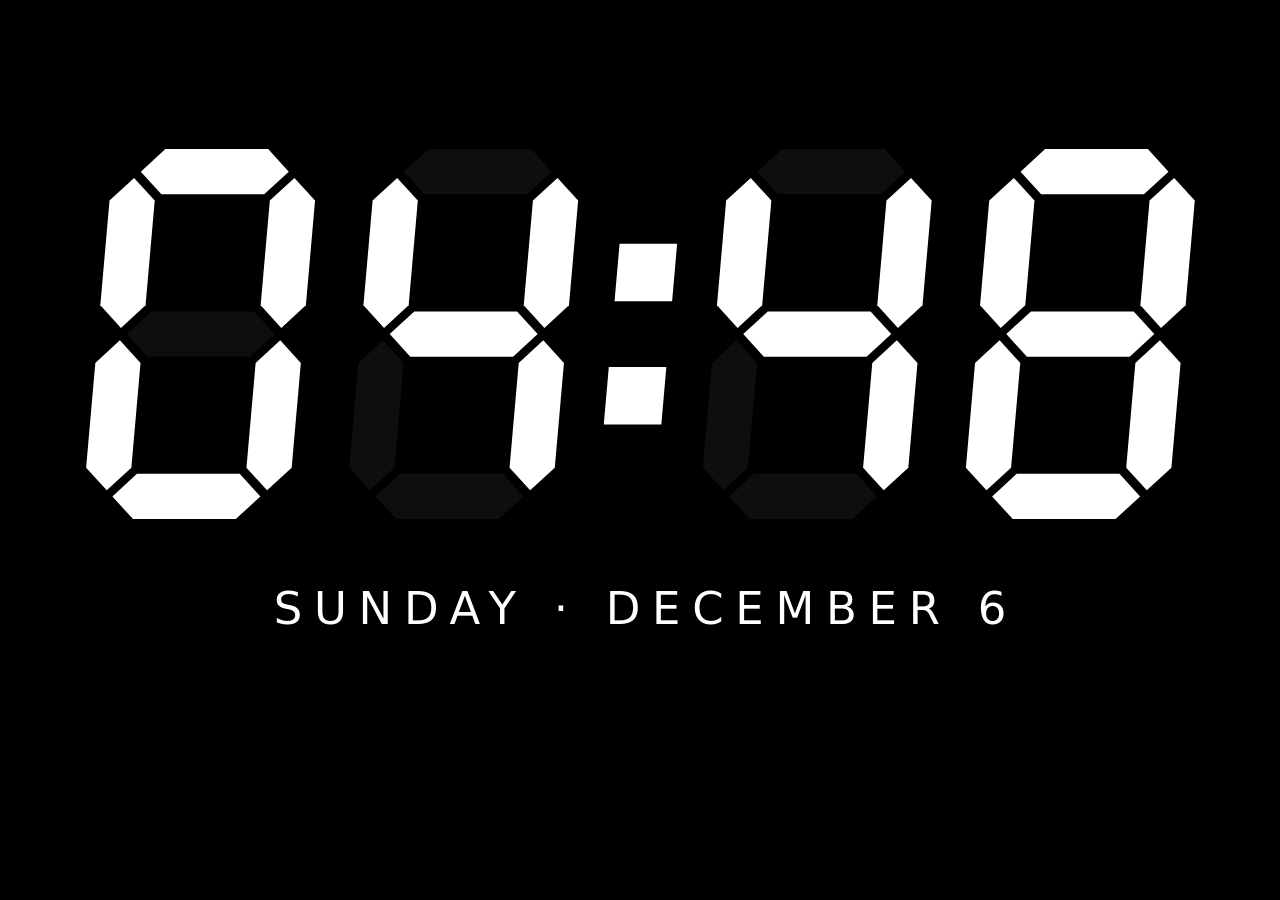
==== commit 2df392b9: "Bambu Lab printer: a line on the clock, its own page, a notice when a print ends; icons in the uprig" ====
--- a/web/index.html
+++ b/web/index.html
@@ -14,6 +14,7 @@
   <div class="digits" id="clock-digits"></div>
   <div class="dateline" id="clock-date"></div>
   <div class="wxline" id="clock-wx"></div>
+  <div class="printline" id="clock-print"></div>
 </main>
 
 <main id="view-camera" class="view" hidden>
@@ -34,6 +35,20 @@
   </header>
   <div class="ev-list" id="ev-list"></div>
   <div class="ev-empty" id="ev-empty" hidden>No camera alarms in the last 24 hours.</div>
+</main>
+
+<main id="view-printer" class="view" hidden>
+  <header class="head">
+    <div class="digits" id="pr-digits"></div>
+    <div class="headtext">
+      <div class="dateline" id="pr-date"></div>
+      <div class="ev-title" id="pr-title"></div>
+    </div>
+  </header>
+  <div class="printer">
+    <img class="pr-cam" id="pr-cam" alt="" hidden>
+    <div class="pr-facts" id="pr-facts"></div>
+  </div>
 </main>
 
 <main id="view-weather" class="view" hidden>
@@ -103,6 +118,7 @@
   <button type="button" data-view="weather">Weather</button>
   <button type="button" data-view="news">News</button>
   <button type="button" data-view="slides">Slides</button>
+  <button type="button" data-view="printer" hidden>Printer</button>
   <button type="button" data-view="settings" aria-label="Settings">&#9881;</button>
 </nav>
 
@@ -140,6 +156,21 @@
     <span id="shot-count"></span>
   </div>
   <button type="button" id="shot-close" class="alarm-cancel">Close</button>
+</div>
+
+<div id="pin" class="pin" hidden>
+  <form class="pin-box" id="pin-form" autocomplete="off">
+    <div class="pin-title" id="pin-title"></div>
+    <input id="pin-input" type="password" inputmode="numeric" autocomplete="off">
+    <div class="pin-note" id="pin-note"></div>
+    <div class="pin-keys"><button type="button" id="pin-cancel">Cancel</button><button type="submit">OK</button></div>
+  </form>
+</div>
+
+<div id="done" class="shot" hidden>
+  <img id="done-img" class="done-img" alt="">
+  <div class="alarm-top"><span class="alarm-tag" id="done-tag"></span><span id="done-caption"></span></div>
+  <button type="button" id="done-close" class="alarm-cancel">Close</button>
 </div>
 
 <div id="clip" class="shot" hidden>
--- a/web/style.css
+++ b/web/style.css
@@ -92,6 +92,8 @@
 .wxline .emoji { font-size: 6vh; }
 .wxline .temp { font-weight: 500; }
 .wxline .range { opacity: var(--soft); letter-spacing: 0.06em; }
+.printline { margin-top: 2.4vh; font-size: 3.2vh; letter-spacing: 0.16em; text-transform: uppercase; opacity: var(--soft); }
+.printline:empty { display: none; }
 
 /* --- small time + date header (camera and weather views) ---------------- */
 .head { display: flex; align-items: center; gap: 4vw; padding-bottom: 3vh; }
@@ -191,7 +193,8 @@
   padding: 0.8vh;
   border: 1px solid color-mix(in srgb, var(--fg) 45%, transparent);
   border-radius: 99vh;
-  background: rgba(0, 0, 0, 0.86);
+  background: rgba(36, 38, 46, 0.94);   /* dark, but set off from the black page behind it */
+  box-shadow: 0 0.8vh 3vh rgba(0, 0, 0, 0.7);
   opacity: 0;
   pointer-events: none;
   transform: translate(-50%, 40%);
@@ -211,6 +214,8 @@
   padding: 2.4vh 2.5vw;
 }
 .nav button.active { background: var(--fg); color: #000; }
+.nav button[hidden] { display: none !important; }   /* the Printer button, with no printer set */
+.nav-icon { display: none; fill: none; stroke: currentColor; stroke-width: 1.7; stroke-linecap: round; stroke-linejoin: round; }
 
 /* --- link / camera trouble -------------------------------------------- */
 .status {
@@ -326,7 +331,6 @@
 .paper-picture img { display: block; width: 100%; max-height: 30vh; margin-bottom: 1vh; object-fit: contain; background: #000; }
 .paper-picture p:not(.paper-credit) { display: -webkit-box; -webkit-box-orient: vertical; -webkit-line-clamp: 3; overflow: hidden; }
 .paper-feast { font-weight: 700; }
-.paper-joke p:not(.paper-credit) { white-space: pre-line; }
 .paper-cards { display: grid; grid-template-columns: repeat(auto-fill, minmax(11.8vw, 1fr)); gap: 1vh 1vw; }
 .card {
   display: grid;
@@ -440,6 +444,23 @@
 #shot-next { right: 0; text-align: right; padding-right: 3vw; }
 
 /* a video of an alarm, full screen: the player's own buttons are along the bottom, so Close is at the top */
+/* the printer: its camera's picture beside what it is doing (picture never dimmed at night) */
+#view-printer { padding: 4vh 4vw 0; opacity: 1; }
+#view-printer .head, .pr-facts { opacity: var(--dim); }
+.printer { flex: 1; min-height: 0; overflow-y: auto; scrollbar-width: none; display: grid; grid-template-columns: minmax(0, 58fr) minmax(0, 42fr); gap: 4vw; align-items: start; padding: 3vh 0 16vh; }
+.pr-cam { width: 100%; aspect-ratio: 1536 / 1080; object-fit: contain; background: #111; border-radius: 1vh; }
+.pr-cam[hidden] { display: block; visibility: hidden; }
+.pr-facts { display: grid; gap: 1.6vh; }
+.pr-fact { display: grid; grid-template-columns: 14vw 1fr; align-items: center; gap: 1vw; padding-bottom: 1.2vh; border-bottom: 1px solid var(--rule); }
+.pr-label { font-size: 2.2vh; letter-spacing: 0.16em; text-transform: uppercase; opacity: var(--soft); }
+.pr-value { display: flex; align-items: center; gap: 1.2vw; min-width: 0; font-size: 3.4vh; }
+.pr-bar { grid-column: 1 / -1; height: 0.8vh; border-radius: 1vh; background: rgba(255, 255, 255, 0.14); overflow: hidden; }
+.pr-bar div { height: 100%; background: var(--fg); }
+.pr-swatch { flex: none; width: 3vh; height: 3vh; border-radius: 50%; border: 1px solid rgba(255, 255, 255, 0.4); }
+.done-img { position: absolute; inset: 0; width: 100%; height: 100%; object-fit: contain; }
+.done-img[hidden] { display: none; }
+.alarm-tag.good { background: #2e9d5b; }
+
 #clip-video { position: absolute; inset: 0; width: 100%; height: 100%; object-fit: contain; background: #000; }
 #clip-video[hidden] { display: none; }
 .clip-note { position: absolute; inset: 0; display: grid; place-items: center; padding: 0 12vw; font-size: 3.4vh; text-align: center; opacity: 0.8; }
@@ -505,6 +526,9 @@
 body.remote .field input[type=color] { height: 2.5rem; padding: 0.2rem; }
 body.remote .field.check { gap: 0.6rem; font-size: 1rem; }
 body.remote .field.check input { width: 1.3rem; height: 1.3rem; padding: 0; }
+body.remote .order-name { font-size: 1rem; gap: 0.6rem; }
+body.remote .field .order-name input { width: 1.3rem; height: 1.3rem; }
+body.remote .order-move { font-size: 0.85rem; padding: 0.4rem 0.8rem; border-radius: 0.35rem; cursor: pointer; }
 body.remote .settings fieldset.three .field.check { padding-bottom: 0.45rem; }
 body.remote .field .field-action { font-size: 0.75rem; padding: 0.35rem 0.9rem; }
 body.remote .field-group { gap: 1rem; font-size: 1rem; padding: 0.9rem 0 0.3rem; }
@@ -522,6 +546,9 @@
 @media (max-width: 700px) {
   body.remote .settings fieldset, body.remote .settings fieldset.three { grid-template-columns: 1fr; }
   body.remote .nav button { font-size: 0.75rem; letter-spacing: 0.04em; padding: 0.75rem 0.4rem; }
+  body.remote .nav button { display: grid; place-items: center; padding: 0.6rem 0.75rem; }
+  body.remote .nav-icon { display: block; width: 1.6rem; height: 1.6rem; }
+  body.remote .nav-word { display: none; }
 }
 
 /* settings tabs */
@@ -578,8 +605,28 @@
 .settings fieldset.three .field.check { align-self: end; padding-bottom: 1vh; }   /* level with the inputs beside it */
 .field.check { flex-direction: row; justify-content: flex-start; align-items: center; gap: 1.4vw; font-size: 2.8vh; }
 .field.check input { order: -1; width: 4.4vh; height: 4.4vh; padding: 0; accent-color: #fff; }
+/* a list to put in order (News): each item a switch, a name and its two arrows */
+.order-list { display: grid; }
+.order-item { display: flex; align-items: center; gap: 1.2vw; padding: 0.7vh 0; border-bottom: 1px solid rgba(255, 255, 255, 0.12); }
+.order-name { flex: 1; display: flex; align-items: center; gap: 1.4vw; min-width: 0; font-size: 2.8vh; }
+.order-name b { font-weight: 400; }
+.field .order-name input { width: 4.4vh; height: 4.4vh; padding: 0; accent-color: #fff; }
+.order-move { font: inherit; font-size: 2.4vh; line-height: 1; color: #fff; background: #151515; border: 1px solid rgba(255, 255, 255, 0.28); border-radius: 0.8vh; padding: 1vh 1.8vw; }
+.order-move:active { border-color: #fff; }
 .settings-hint { margin-top: 2vh; font-size: 2.4vh; opacity: 0.6; }
 .settings-hint[hidden] { display: none; }
+.settings-hint.bad { color: #ff7a7a; opacity: 1; }
+
+/* asking for a PIN on the tablet: over everything, never dimmed */
+.pin { position: fixed; inset: 0; z-index: 30; display: grid; place-items: center; color: #fff; background: rgba(0, 0, 0, 0.88); }
+.pin[hidden] { display: none; }
+.pin-box { display: grid; gap: 2.4vh; width: min(84vw, 62vh); padding: 4vh; background: #0b0b0b; border: 1px solid rgba(255, 255, 255, 0.3); border-radius: 2vh; }
+.pin-title { font-size: 2.8vh; letter-spacing: 0.18em; text-transform: uppercase; }
+#pin-input { font: inherit; font-size: 5vh; letter-spacing: 0.4em; text-align: center; color: #fff; background: #151515; border: 1px solid rgba(255, 255, 255, 0.28); border-radius: 1vh; padding: 1.6vh; min-width: 0; }
+#pin-input:focus { outline: 0; border-color: #fff; }
+.pin-note { min-height: 3vh; font-size: 2.5vh; color: #ff7a7a; }
+.pin-keys { display: flex; justify-content: flex-end; gap: 2.4vw; }
+.pin-keys button { font: inherit; font-size: 2.6vh; letter-spacing: 0.18em; text-transform: uppercase; color: #fff; background: none; border: 0.2vh solid #fff; border-radius: 99vh; padding: 1.6vh 4vw; }
 .settings-hint:empty { display: none; }
 .settings-actions button[hidden] { display: none; }
 
@@ -687,6 +734,10 @@
   .cams { grid-template-columns: 1fr; align-content: center; }   /* cameras one above the other */
 
   .nav button { font-size: 2.6vw; letter-spacing: 0.1em; text-indent: 0.1em; padding: 1.6vh 1.3vw; }
+  /* upright the words do not fit: a large icon for each page instead */
+  .nav button { display: grid; place-items: center; padding: 1.5vh 2.1vw; }
+  .nav-icon { display: block; width: 7vw; height: 7vw; }
+  .nav-word { display: none; }
   .status { font-size: 2.6vw; }
 
   .alarm-live { top: auto; width: auto; right: 0; height: 44%; }
@@ -712,6 +763,9 @@
   .field input, .field select { font-size: 4.2vw; padding: 1vh 2vw; }
   .field.check { font-size: 3.6vw; }
   .field.check input { width: 6vw; height: 6vw; }
+  .order-name { font-size: 3.6vw; gap: 2.4vw; }
+  .field .order-name input { width: 6vw; height: 6vw; }
+  .order-move { font-size: 3.4vw; padding: 1vh 3.4vw; }
   .field .field-action { font-size: 2.6vw; padding: 0.8vh 2.6vw; }
   .settings-hint { font-size: 3vw; }
   .field-group { font-size: 3.6vw; gap: 3vw; }
@@ -750,6 +804,14 @@
   .ev-what { margin: 0; font-size: 2.6vw; }
   .ev-strip { gap: 1.6vw; }
   .ev-strip img { height: 11vh; }
+  .printline { font-size: 3.6vw; margin-top: 3vh; }
+  .printer { grid-template-columns: 1fr; gap: 3vh; }
+  .pr-facts { gap: 1.1vh; }
+  .pr-fact { grid-template-columns: 26vw 1fr; padding-bottom: 0.9vh; }
+  .pr-value { gap: 2.4vw; }
+  .pr-label { font-size: 2.8vw; }
+  .pr-value { font-size: 4.4vw; }
+  .pr-swatch { width: 4.4vw; height: 4.4vw; }
   .ev-videos { grid-column: 1; margin-top: 0; gap: 1.2vh 2.4vw; }
   .ev-video { font-size: 2.8vw; padding: 1vh 4vw; }
   .clip-note { font-size: 4.4vw; }
